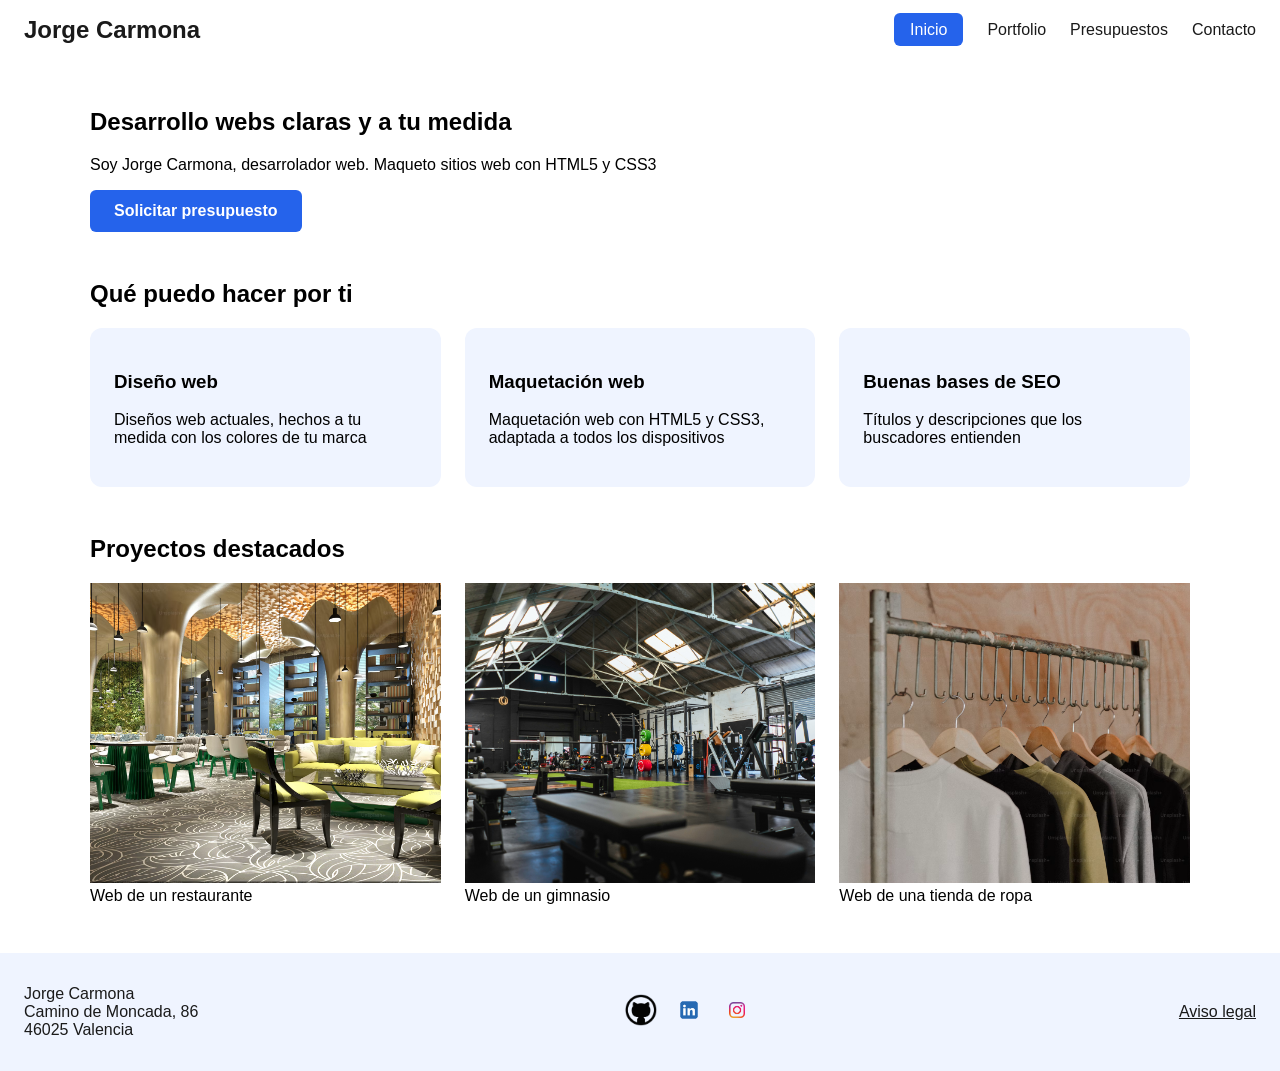
==== index.html @ 6679791d "Add files via upload" ====
<!DOCTYPE html>
<html lang="es">

<head>
    <meta charset="UTF-8">
    <meta name="viewport" content="width=device-width, initial-scale=1.0">
    <title>Jorge Carmona | Desarrollador web</title>
    <link rel="stylesheet" href="css/estilos.css">
</head>

<body>
    <header>
        <a href="index.html">Jorge Carmona</a>
        <nav>
            <ul>
                <li><a href="index.html" class="active">Inicio</a></li>
                <li><a href="views/portfolio.html">Portfolio</a></li>
                <li><a href="views/presupuestos.html">Presupuestos</a></li>
                <li><a href="views/contacto.html">Contacto</a></li>
            </ul>
        </nav>
    </header>
    <main>
        <section>
            <h1>Desarrollo webs claras y a tu medida</h1>
            <p>Soy Jorge Carmona, desarrolador web. Maqueto sitios web con HTML5 y CSS3</p>
            <a class="boton" href="views/presupuestos.html">Solicitar presupuesto</a>
        </section>

        <section>
            <h2>Qué puedo hacer por ti</h2>
            <div class="servicios">
                <article>
                    <h3>Diseño web</h3>
                    <p>Diseños web actuales, hechos a tu medida con los colores de tu marca</p>
                </article>
                <article>
                    <h3>Maquetación web</h3>
                    <p>Maquetación web con HTML5 y CSS3, adaptada a todos los dispositivos</p>
                </article>
                <article>
                    <h3>Buenas bases de SEO</h3>
                    <p>Títulos y descripciones que los buscadores entienden</p>
                </article>
            </div>

        </section>

        <section>
            <h2>Proyectos destacados</h2>
            <div class="galeria">
                <figure>
                    <img src="images/restaurante.jpg" alt="Foto de la distribución de un restaurante"
                        title="Restaurante" width="600" height="400">
                    <figcaption>Web de un restaurante</figcaption>
                </figure>
                <figure>
                    <img src="images/gimnasio.jpg" alt="Foto de la distribución de un gimnasio" title="Gimnasio"
                        width="600" height="400">
                    <figcaption>Web de un gimnasio</figcaption>
                </figure>
                <figure>
                    <img src="images/ropa.jpg" alt="Foto de algunas prendas de la tienda" title="Tienda Streetwear"
                        width="600" height="400">
                    <figcaption>Web de una tienda de ropa</figcaption>
                </figure>
            </div>

        </section>
    </main>
    <footer>
        <address>
            Jorge Carmona<br>
            Camino de Moncada, 86<br>
            46025 Valencia

        </address>
        <ul>
            <li><a href="https://github.com">
                    <img src="images/github.jpg" alt="GitHub" width="32" height="32">
                </a></li>
            <li><a href="https://www.linkedin.com">
                    <img src="images/linkedin.jpg" alt="LinkedIn" width="32" height="32">
                </a></li>
            <li><a href="https://www.instagram.com">
                    <img src="images/instagram.jpg" alt="Instagram" width="32" height="32">
                </a></li>
        </ul>
        <a href="views/aviso-legal.html">Aviso legal</a>
    </footer>

</body>

</html>
---- css/estilos.css ----
body {
    font-family: Arial, sans-serif;
    margin: 0;
}

nav ul {
    list-style: none;
    margin: 0;
    padding: 0;
    display: flex;
    gap: 24px;
}

header {
    display: flex;
    justify-content: space-between;
    align-items: center;
    padding: 16px 24px;
}

nav a {
    color: #1a1a1a;
    text-decoration: none;
}

nav a:hover {
    color: #2563eb;
}

header > a {
    color: #1a1a1a;
    text-decoration: none;
    font-size: 24px;
    font-weight: bold;
}

nav a.active {
    color: #ffffff;
    background-color: #2563eb;
    padding: 8px 16px;
    border-radius: 6px;
}

.galeria {
    display: flex;
    gap: 24px;
}

.galeria figure {
    flex: 1;
    margin: 0;

}

.galeria img {
    width: 100%;
    height: 300px;
    object-fit: cover;

}

main {
    max-width: 1100px;
    margin: 0 auto;
    padding: 0 24px;
}

section {
    margin: 48px 0;
}

.servicios {
    display: flex;
    gap: 24px;
}

.servicios article {
    flex: 1;
    background-color: #eff4ff;
    padding: 24px;
    border-radius: 12px;
}

.boton {
    display: inline-block;
    background-color: #2563eb;
    color: #ffffff;
    padding: 12px 24px;
    border-radius: 6px;
    text-decoration: none;
    font-weight: bold;

}

.boton:hover {
    background-color: #1a1a1a;
}

footer {
    display: flex;
    justify-content: space-between;
    align-items: center;
    background-color: #eff4ff;
    color: #1a1a1a;
    padding: 32px 24px;
}

footer ul {
    list-style: none;
    margin: 0;
    padding: 0;
    display: flex;
    gap: 16px;
}

footer a {
    color: #1a1a1a;

}

address {
    font-style: normal;
}

footer img {
    border-radius: 6px;

}
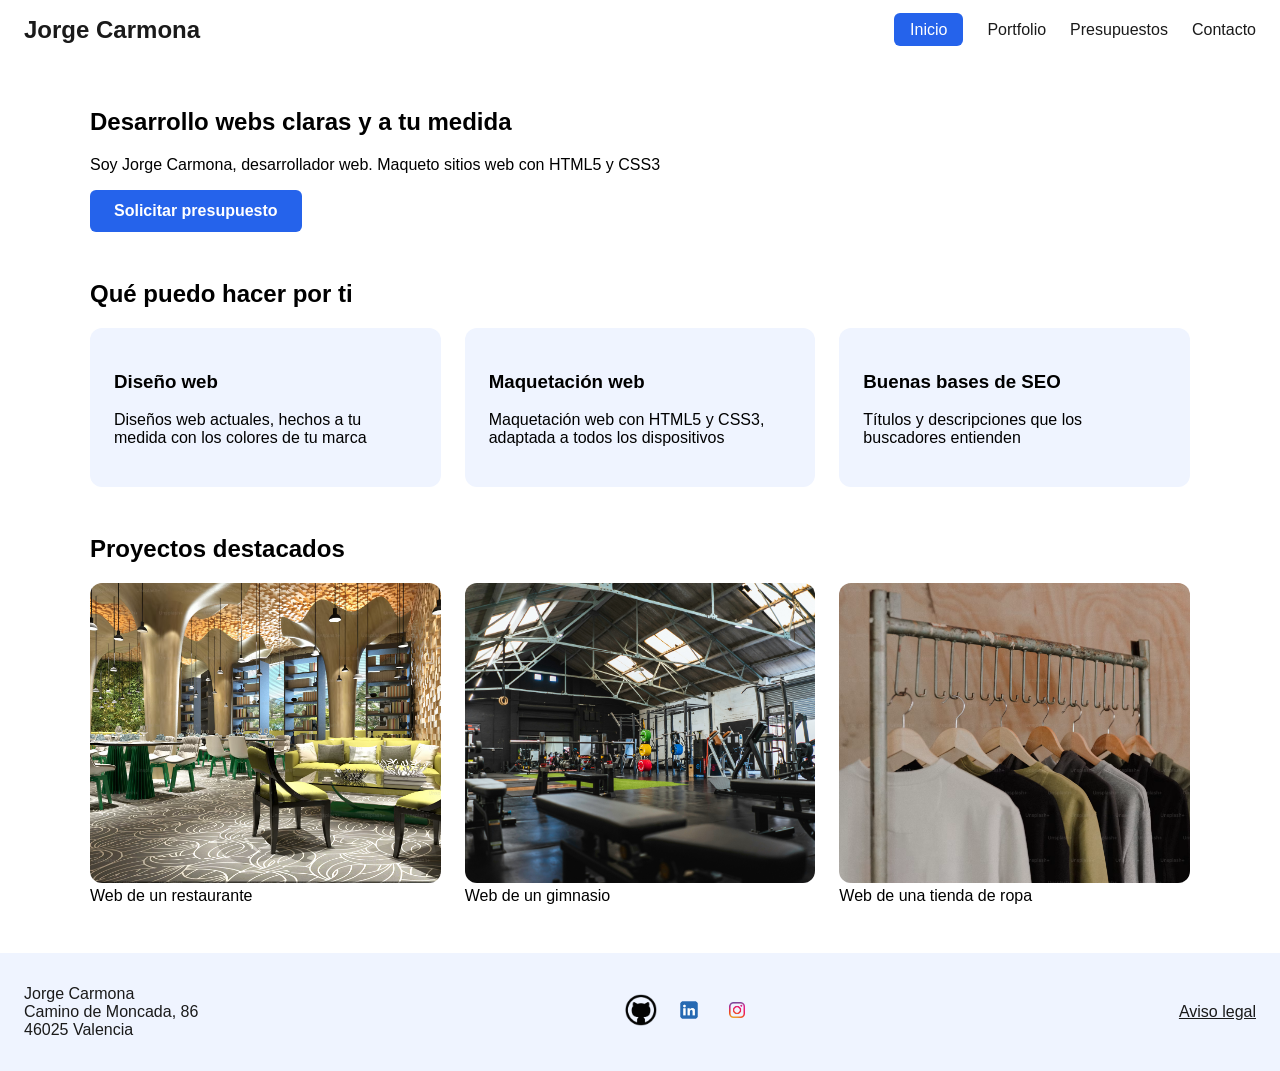
==== commit 474e2abd: "Add files via upload" ====
--- a/index.html
+++ b/index.html
@@ -4,15 +4,19 @@
 <head>
     <meta charset="UTF-8">
     <meta name="viewport" content="width=device-width, initial-scale=1.0">
-    <title>Jorge Carmona | Desarrollador web</title>
+    <title>Jorge Carmona | Desarrollador web HTML5 y CSS3 en Valencia</title>
+    <meta name="description"
+        content="Soy Jorge Carmona, desarrollador web en Valencia. Maqueto sitios web con HTML5 y CSS3, adaptados a todos los dispositivos.">
     <link rel="stylesheet" href="css/estilos.css">
 </head>
 
 <body>
+    <!-- Encabezado de la página -->
     <header>
         <a href="index.html">Jorge Carmona</a>
         <nav>
             <ul>
+                <!-- La clase "active" se utiliza para resaltar la página actual -->
                 <li><a href="index.html" class="active">Inicio</a></li>
                 <li><a href="views/portfolio.html">Portfolio</a></li>
                 <li><a href="views/presupuestos.html">Presupuestos</a></li>
@@ -21,12 +25,13 @@
         </nav>
     </header>
     <main>
+        <!-- Sección de presentación -->
         <section>
             <h1>Desarrollo webs claras y a tu medida</h1>
-            <p>Soy Jorge Carmona, desarrolador web. Maqueto sitios web con HTML5 y CSS3</p>
+            <p>Soy Jorge Carmona, desarrollador web. Maqueto sitios web con HTML5 y CSS3</p>
             <a class="boton" href="views/presupuestos.html">Solicitar presupuesto</a>
         </section>
-
+        <!-- Sección de servicios -->
         <section>
             <h2>Qué puedo hacer por ti</h2>
             <div class="servicios">
@@ -43,9 +48,8 @@
                     <p>Títulos y descripciones que los buscadores entienden</p>
                 </article>
             </div>
-
         </section>
-
+        <!-- Sección de proyectos destacados -->
         <section>
             <h2>Proyectos destacados</h2>
             <div class="galeria">
@@ -65,21 +69,20 @@
                     <figcaption>Web de una tienda de ropa</figcaption>
                 </figure>
             </div>
-
         </section>
     </main>
+    <!-- Pie de página con la dirección, redes sociales y aviso legal -->
     <footer>
         <address>
             Jorge Carmona<br>
             Camino de Moncada, 86<br>
             46025 Valencia
-
         </address>
         <ul>
-            <li><a href="https://github.com">
+            <li><a href="https://github.com/j98carmona">
                     <img src="images/github.jpg" alt="GitHub" width="32" height="32">
                 </a></li>
-            <li><a href="https://www.linkedin.com">
+            <li><a href="https://www.linkedin.com/in/jorge-carmona-gradol%C3%AD-3021212ab/">
                     <img src="images/linkedin.jpg" alt="LinkedIn" width="32" height="32">
                 </a></li>
             <li><a href="https://www.instagram.com">
@@ -88,7 +91,6 @@
         </ul>
         <a href="views/aviso-legal.html">Aviso legal</a>
     </footer>
-
 </body>
 
 </html>
--- a/css/estilos.css
+++ b/css/estilos.css
@@ -1,16 +1,35 @@
+/* ==========================================
+   Hoja de estilos de Jorge Carmona
+   Colores: azul #2563eb, azul claro #eff4ff,
+   gris #6b7280, negro #1a1a1a y blanco
+   ========================================== */
+
+/* ---------- Estilos generales ---------- */
 body {
     font-family: Arial, sans-serif;
     margin: 0;
 }
 
-nav ul {
-    list-style: none;
-    margin: 0;
-    padding: 0;
-    display: flex;
-    gap: 24px;
-}
-
+/* Contenido principal centrado y con ancho máximo */
+main {
+    max-width: 1100px;
+    margin: 0 auto;
+    padding: 0 24px;
+}
+
+/* Espacio en blanco arriba y abajo de cada sección */
+section {
+    margin: 48px 0;
+}
+
+/* Las imágenes nunca se salen de su caja */
+main img {
+    max-width: 100%;
+    height: auto;
+    border-radius: 12px;
+}
+
+/* ---------- Cabecera y menú ---------- */
 header {
     display: flex;
     justify-content: space-between;
@@ -18,22 +37,32 @@
     padding: 16px 24px;
 }
 
-nav a {
-    color: #1a1a1a;
-    text-decoration: none;
-}
-
-nav a:hover {
-    color: #2563eb;
-}
-
-header > a {
+/* Logotipo (solo el enlace hijo directo de header) */
+header>a {
     color: #1a1a1a;
     text-decoration: none;
     font-size: 24px;
     font-weight: bold;
 }
 
+nav ul {
+    list-style: none;
+    margin: 0;
+    padding: 0;
+    display: flex;
+    gap: 24px;
+}
+
+nav a {
+    color: #1a1a1a;
+    text-decoration: none;
+}
+
+nav a:hover {
+    color: #2563eb;
+}
+
+/* Página actual: va después de :hover para que prevalezca */
 nav a.active {
     color: #ffffff;
     background-color: #2563eb;
@@ -41,34 +70,22 @@
     border-radius: 6px;
 }
 
-.galeria {
-    display: flex;
-    gap: 24px;
-}
-
-.galeria figure {
-    flex: 1;
-    margin: 0;
-
-}
-
-.galeria img {
-    width: 100%;
-    height: 300px;
-    object-fit: cover;
-
-}
-
-main {
-    max-width: 1100px;
-    margin: 0 auto;
-    padding: 0 24px;
-}
-
-section {
-    margin: 48px 0;
-}
-
+/* ---------- Botón ---------- */
+.boton {
+    display: inline-block;
+    background-color: #2563eb;
+    color: #ffffff;
+    padding: 12px 24px;
+    border-radius: 6px;
+    text-decoration: none;
+    font-weight: bold;
+}
+
+.boton:hover {
+    background-color: #1a1a1a;
+}
+
+/* ---------- Portada: servicios ---------- */
 .servicios {
     display: flex;
     gap: 24px;
@@ -81,21 +98,74 @@
     border-radius: 12px;
 }
 
-.boton {
-    display: inline-block;
+/* ---------- Portada: proyectos destacados ---------- */
+.galeria {
+    display: flex;
+    gap: 24px;
+}
+
+.galeria figure {
+    flex: 1;
+    margin: 0;
+}
+
+.galeria img {
+    width: 100%;
+    height: 300px;
+    object-fit: cover;
+}
+
+/* ---------- Portfolio: galería en miniaturas ---------- */
+.miniaturas {
+    display: grid;
+    grid-template-columns: repeat(3, 1fr);
+    gap: 24px;
+}
+
+.miniaturas figure {
+    margin: 0;
+}
+
+.miniaturas img {
+    width: 100%;
+    height: 200px;
+    object-fit: cover;
+}
+
+/* ---------- Formularios ---------- */
+input[type="text"],
+input[type="email"],
+input[type="tel"],
+select,
+textarea {
+    display: block;
+    width: 100%;
+    max-width: 480px;
+    padding: 10px;
+    margin-top: 6px;
+    border: 1px solid #6b7280;
+    border-radius: 6px;
+    font-family: Arial, sans-serif;
+    font-size: 16px;
+    box-sizing: border-box;
+}
+
+button {
     background-color: #2563eb;
     color: #ffffff;
     padding: 12px 24px;
-    border-radius: 6px;
-    text-decoration: none;
+    border: none;
+    border-radius: 6px;
+    font-size: 16px;
     font-weight: bold;
-
-}
-
-.boton:hover {
+    cursor: pointer;
+}
+
+button:hover {
     background-color: #1a1a1a;
 }
 
+/* ---------- Pie de página ---------- */
 footer {
     display: flex;
     justify-content: space-between;
@@ -115,14 +185,43 @@
 
 footer a {
     color: #1a1a1a;
-
-}
-
+}
+
+footer img {
+    border-radius: 6px;
+}
+
+/* La etiqueta address viene en cursiva por defecto */
 address {
     font-style: normal;
 }
 
-footer img {
-    border-radius: 6px;
-
+/* ---------- Adaptación a móviles ---------- */
+@media (max-width: 700px) {
+
+    /* Los bloques en fila pasan a columna */
+    .servicios,
+    .galeria,
+    footer {
+        flex-direction: column;
+        gap: 24px;
+    }
+
+    /* Portfolio: una sola columna */
+    .miniaturas {
+        grid-template-columns: 1fr;
+    }
+
+    /* Cabecera: logo arriba y menú debajo */
+    header {
+        flex-direction: column;
+        gap: 12px;
+    }
+
+    /* Menú: los enlaces pasan a otra línea si no caben */
+    nav ul {
+        flex-wrap: wrap;
+        justify-content: center;
+        gap: 12px;
+    }
 }
